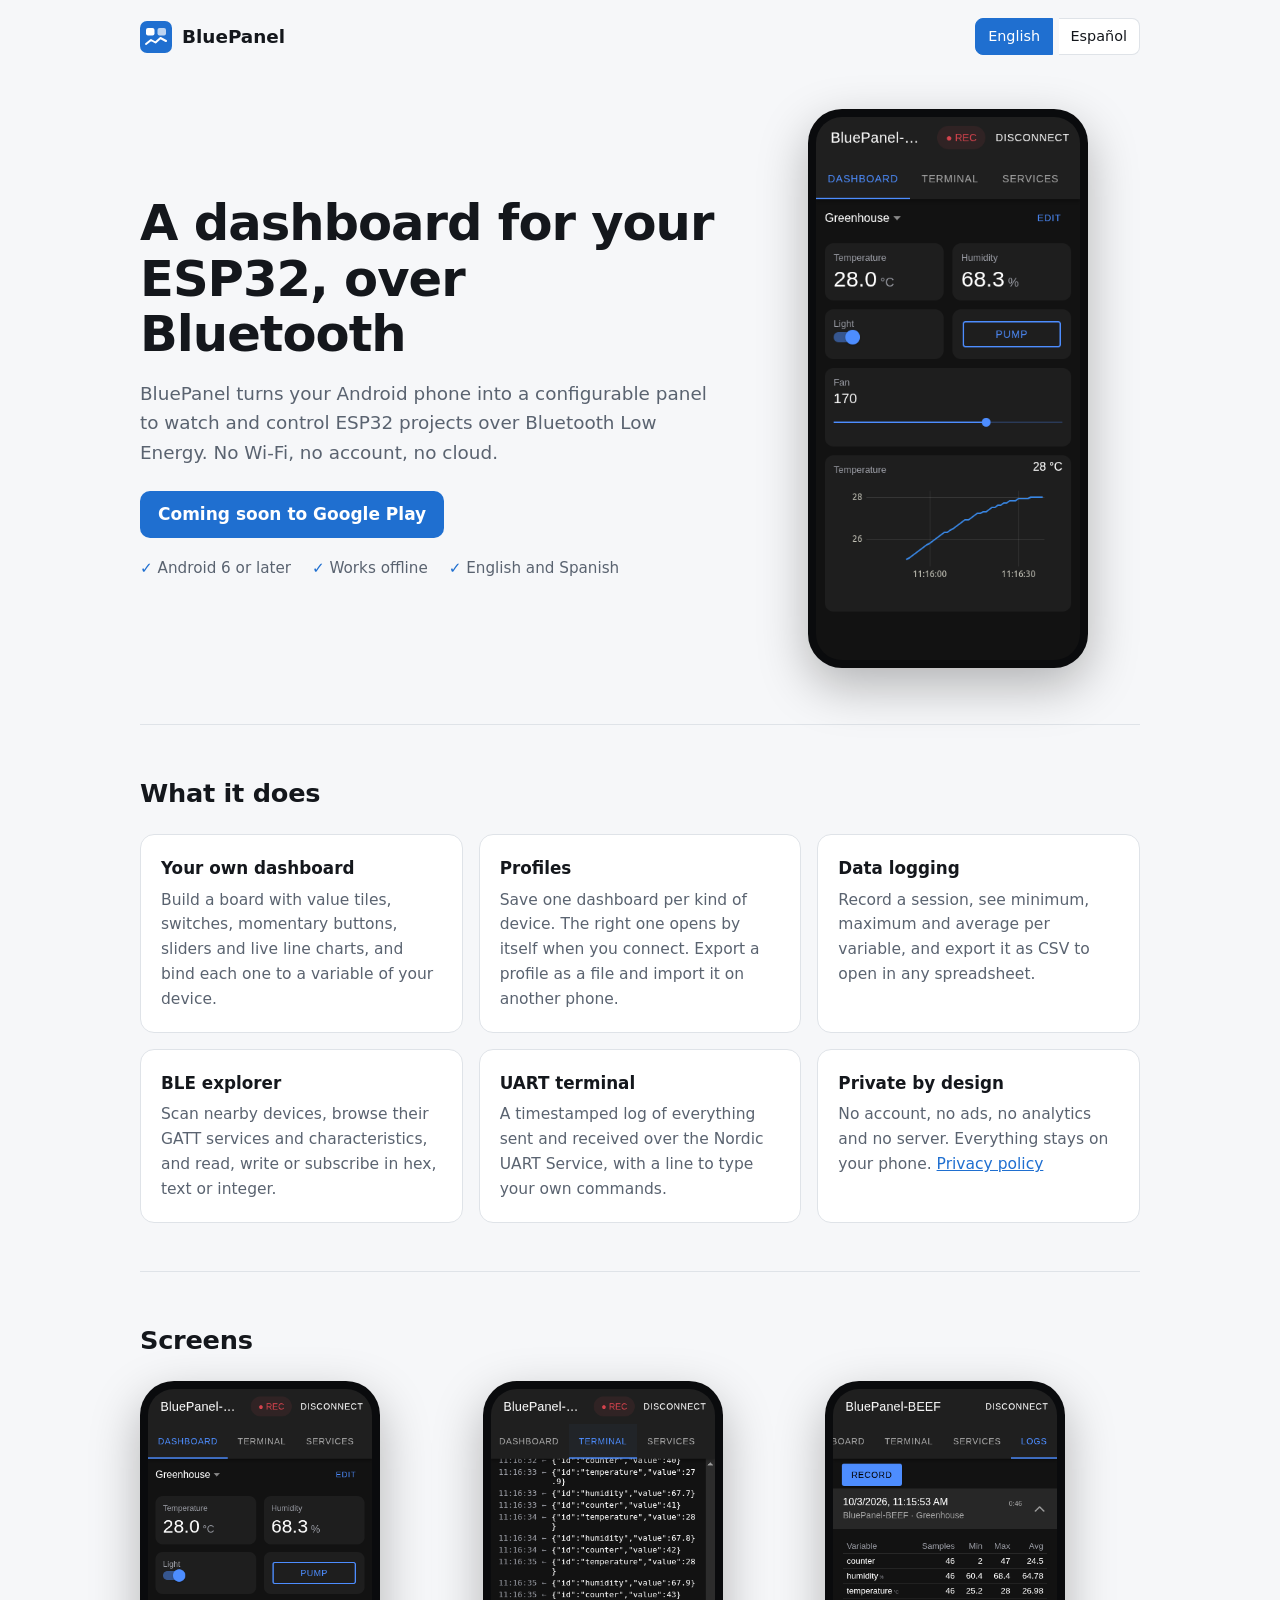
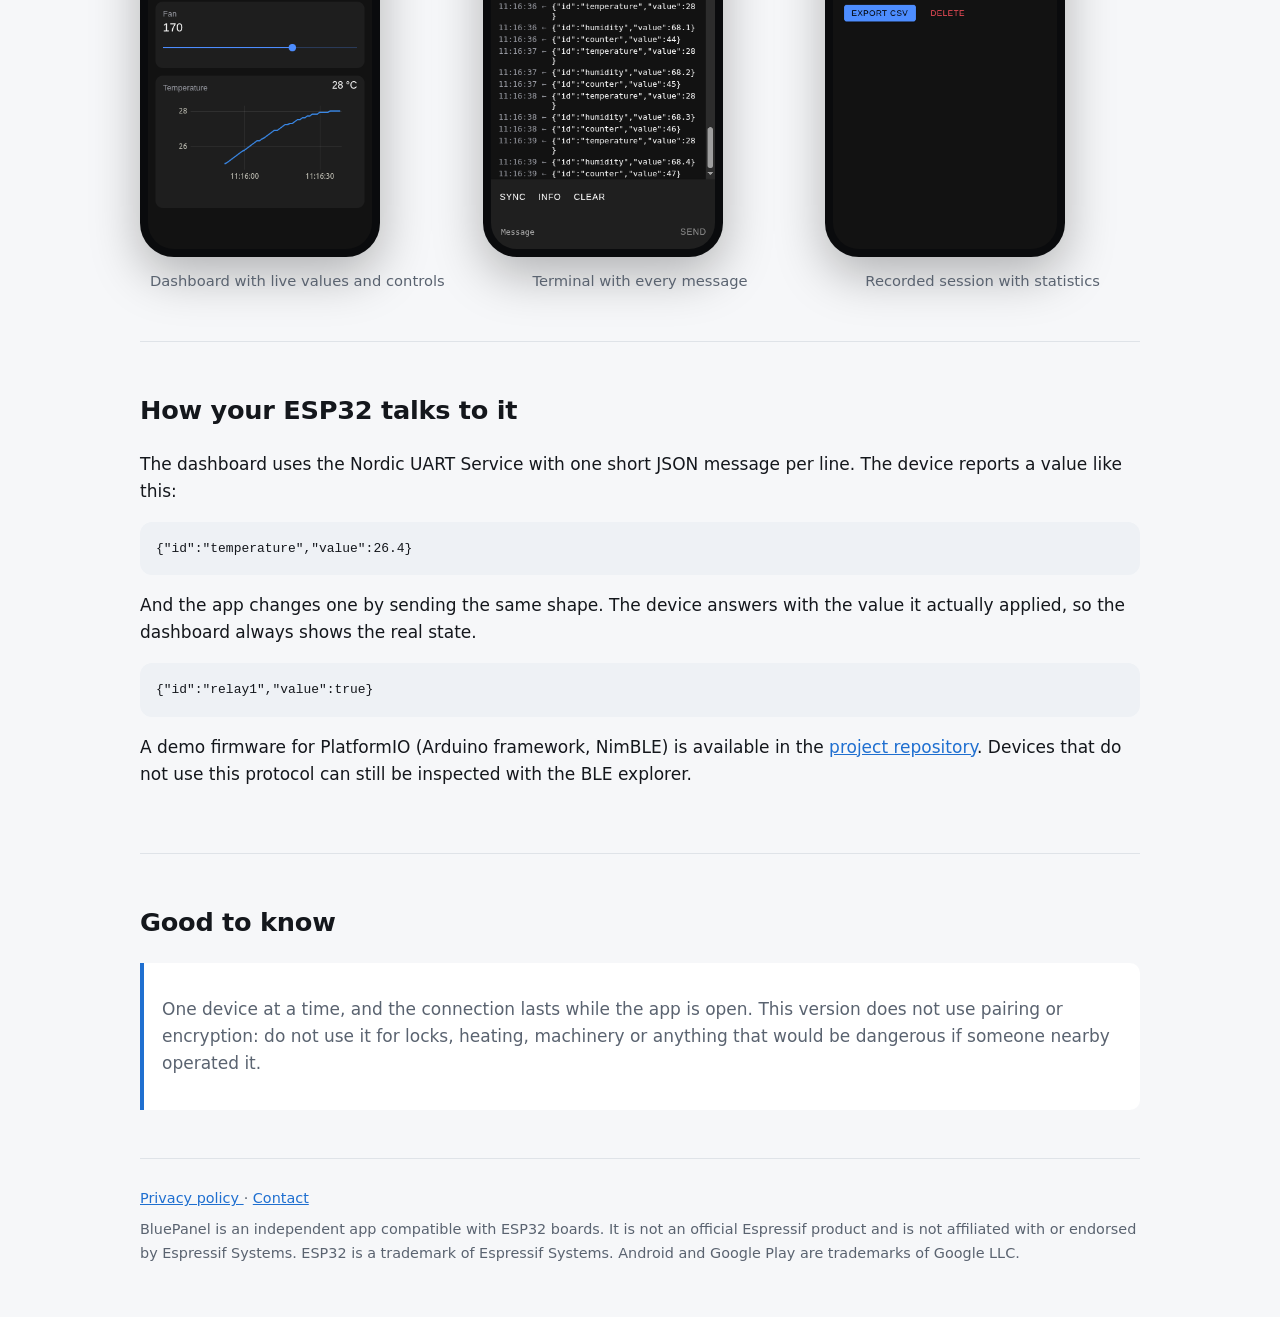
==== index.html @ f9b9a760 "inicial" ====
<!doctype html>
<html lang="en">
  <head>
    <meta charset="utf-8" />
    <meta name="viewport" content="width=device-width, initial-scale=1" />
    <title>BluePanel – BLE dashboard for ESP32</title>
    <meta name="title-en" content="BluePanel – BLE dashboard for ESP32" />
    <meta name="title-es" content="BluePanel – Panel BLE para ESP32" />
    <meta
      name="description"
      content="Turn your Android phone into a configurable dashboard for ESP32 projects over Bluetooth Low Energy. No Wi-Fi, no account, no cloud."
    />
    <meta name="color-scheme" content="light dark" />
    <link rel="icon" href="favicon.svg" type="image/svg+xml" />
    <link rel="stylesheet" href="styles.css" />
  </head>
  <body>
    <div class="wrap">
      <header class="top">
        <a class="brand" href="./"><img src="favicon.svg" alt="" />BluePanel</a>
        <div class="lang" role="group" aria-label="Language">
          <button type="button" value="en" aria-pressed="true">English</button>
          <button type="button" value="es" aria-pressed="false">Español</button>
        </div>
      </header>

      <main>
        <div class="hero">
          <div>
            <h1>
              <span data-lang="en">A dashboard for your ESP32, over Bluetooth</span>
              <span data-lang="es">Un tablero para tu ESP32, por Bluetooth</span>
            </h1>
            <p class="lead">
              <span data-lang="en">
                BluePanel turns your Android phone into a configurable panel to watch and control ESP32
                projects over Bluetooth Low Energy. No Wi-Fi, no account, no cloud.
              </span>
              <span data-lang="es">
                BluePanel convierte tu teléfono Android en un panel configurable para ver y controlar
                proyectos ESP32 por Bluetooth Low Energy. Sin Wi-Fi, sin cuenta, sin nube.
              </span>
            </p>
            <span class="badge">
              <span data-lang="en">Coming soon to Google Play</span>
              <span data-lang="es">Próximamente en Google Play</span>
            </span>
            <ul class="facts">
              <li>
                <span data-lang="en">Android 6 or later</span>
                <span data-lang="es">Android 6 o superior</span>
              </li>
              <li>
                <span data-lang="en">Works offline</span>
                <span data-lang="es">Funciona sin conexión</span>
              </li>
              <li>
                <span data-lang="en">English and Spanish</span>
                <span data-lang="es">Español e inglés</span>
              </li>
            </ul>
          </div>
          <div class="phone">
            <img
              src="img/dashboard.png"
              width="360"
              height="740"
              alt="BluePanel dashboard showing temperature, humidity, a switch, a button, a slider and a line chart"
            />
          </div>
        </div>

        <section>
          <h2>
            <span data-lang="en">What it does</span>
            <span data-lang="es">Qué hace</span>
          </h2>
          <div class="grid">
            <div class="card">
              <h3>
                <span data-lang="en">Your own dashboard</span>
                <span data-lang="es">Tu propio tablero</span>
              </h3>
              <p>
                <span data-lang="en">
                  Build a board with value tiles, switches, momentary buttons, sliders and live line
                  charts, and bind each one to a variable of your device.
                </span>
                <span data-lang="es">
                  Armá un tablero con valores, interruptores, botones momentáneos, deslizadores y
                  gráficos en vivo, y asociá cada uno a una variable de tu dispositivo.
                </span>
              </p>
            </div>
            <div class="card">
              <h3>
                <span data-lang="en">Profiles</span>
                <span data-lang="es">Perfiles</span>
              </h3>
              <p>
                <span data-lang="en">
                  Save one dashboard per kind of device. The right one opens by itself when you
                  connect. Export a profile as a file and import it on another phone.
                </span>
                <span data-lang="es">
                  Guardá un tablero por tipo de dispositivo. Al conectar se abre solo el que
                  corresponde. Exportá un perfil como archivo e importalo en otro teléfono.
                </span>
              </p>
            </div>
            <div class="card">
              <h3>
                <span data-lang="en">Data logging</span>
                <span data-lang="es">Registro de datos</span>
              </h3>
              <p>
                <span data-lang="en">
                  Record a session, see minimum, maximum and average per variable, and export it as
                  CSV to open in any spreadsheet.
                </span>
                <span data-lang="es">
                  Grabá una sesión, mirá mínimo, máximo y promedio por variable, y exportala como
                  CSV para abrirla en cualquier hoja de cálculo.
                </span>
              </p>
            </div>
            <div class="card">
              <h3>
                <span data-lang="en">BLE explorer</span>
                <span data-lang="es">Explorador BLE</span>
              </h3>
              <p>
                <span data-lang="en">
                  Scan nearby devices, browse their GATT services and characteristics, and read,
                  write or subscribe in hex, text or integer.
                </span>
                <span data-lang="es">
                  Buscá dispositivos cercanos, recorré sus servicios y características GATT, y leé,
                  escribí o suscribite en hexadecimal, texto o entero.
                </span>
              </p>
            </div>
            <div class="card">
              <h3>
                <span data-lang="en">UART terminal</span>
                <span data-lang="es">Terminal UART</span>
              </h3>
              <p>
                <span data-lang="en">
                  A timestamped log of everything sent and received over the Nordic UART Service,
                  with a line to type your own commands.
                </span>
                <span data-lang="es">
                  Un registro con hora de todo lo enviado y recibido por el Nordic UART Service, con
                  una línea para escribir tus propios comandos.
                </span>
              </p>
            </div>
            <div class="card">
              <h3>
                <span data-lang="en">Private by design</span>
                <span data-lang="es">Privada por diseño</span>
              </h3>
              <p>
                <span data-lang="en">
                  No account, no ads, no analytics and no server. Everything stays on your phone.
                </span>
                <span data-lang="es">
                  Sin cuenta, sin anuncios, sin analíticas y sin servidor. Todo queda en tu teléfono.
                </span>
                <a href="privacy.html">
                  <span data-lang="en">Privacy policy</span>
                  <span data-lang="es">Política de privacidad</span>
                </a>
              </p>
            </div>
          </div>
        </section>

        <section>
          <h2>
            <span data-lang="en">Screens</span>
            <span data-lang="es">Pantallas</span>
          </h2>
          <div class="shots">
            <figure>
              <div class="phone">
                <img src="img/dashboard.png" width="360" height="740" loading="lazy" alt="Dashboard with live values, controls and a chart" />
              </div>
              <figcaption>
                <span data-lang="en">Dashboard with live values and controls</span>
                <span data-lang="es">Tablero con valores en vivo y controles</span>
              </figcaption>
            </figure>
            <figure>
              <div class="phone">
                <img src="img/terminal.png" width="360" height="740" loading="lazy" alt="Terminal listing JSON messages received from the device" />
              </div>
              <figcaption>
                <span data-lang="en">Terminal with every message</span>
                <span data-lang="es">Terminal con cada mensaje</span>
              </figcaption>
            </figure>
            <figure>
              <div class="phone">
                <img src="img/logs.png" width="360" height="740" loading="lazy" alt="Recorded session with statistics per variable and a CSV export button" />
              </div>
              <figcaption>
                <span data-lang="en">Recorded session with statistics</span>
                <span data-lang="es">Sesión grabada con estadísticas</span>
              </figcaption>
            </figure>
          </div>
        </section>

        <section>
          <h2>
            <span data-lang="en">How your ESP32 talks to it</span>
            <span data-lang="es">Cómo le habla tu ESP32</span>
          </h2>
          <p>
            <span data-lang="en">
              The dashboard uses the Nordic UART Service with one short JSON message per line. The
              device reports a value like this:
            </span>
            <span data-lang="es">
              El tablero usa el Nordic UART Service con un mensaje JSON corto por línea. El
              dispositivo informa un valor así:
            </span>
          </p>
          <pre><code>{"id":"temperature","value":26.4}</code></pre>
          <p>
            <span data-lang="en">
              And the app changes one by sending the same shape. The device answers with the value
              it actually applied, so the dashboard always shows the real state.
            </span>
            <span data-lang="es">
              Y la app cambia uno enviando la misma forma. El dispositivo responde con el valor que
              realmente aplicó, así el tablero siempre muestra el estado real.
            </span>
          </p>
          <pre><code>{"id":"relay1","value":true}</code></pre>
          <p>
            <span data-lang="en">
              A demo firmware for PlatformIO (Arduino framework, NimBLE) is available in the
            </span>
            <span data-lang="es">
              Hay un firmware de demostración para PlatformIO (framework Arduino, NimBLE) en el
            </span>
            <a href="https://github.com/franbenaglia/universalESP32Ble">
              <span data-lang="en">project repository</span><span data-lang="es">repositorio del proyecto</span></a
            >.
            <span data-lang="en">
              Devices that do not use this protocol can still be inspected with the BLE explorer.
            </span>
            <span data-lang="es">
              Los dispositivos que no usan este protocolo igual se pueden inspeccionar con el
              explorador BLE.
            </span>
          </p>
        </section>

        <section>
          <h2>
            <span data-lang="en">Good to know</span>
            <span data-lang="es">Para tener en cuenta</span>
          </h2>
          <div class="note">
            <p data-lang="en">
              One device at a time, and the connection lasts while the app is open. This version
              does not use pairing or encryption: do not use it for locks, heating, machinery or
              anything that would be dangerous if someone nearby operated it.
            </p>
            <p data-lang="es">
              Un dispositivo por vez, y la conexión dura mientras la app está abierta. Esta versión
              no usa emparejamiento ni cifrado: no la uses para cerraduras, calefacción, maquinaria
              ni nada que sea peligroso si alguien cercano lo acciona.
            </p>
          </div>
        </section>
      </main>

      <footer>
        <p>
          <a href="privacy.html">
            <span data-lang="en">Privacy policy</span>
            <span data-lang="es">Política de privacidad</span>
          </a>
          ·
          <a href="https://github.com/franbenaglia/universalESP32BlePages/issues">
            <span data-lang="en">Contact</span>
            <span data-lang="es">Contacto</span>
          </a>
        </p>
        <p data-lang="en">
          BluePanel is an independent app compatible with ESP32 boards. It is not an official
          Espressif product and is not affiliated with or endorsed by Espressif Systems. ESP32 is a
          trademark of Espressif Systems. Android and Google Play are trademarks of Google LLC.
        </p>
        <p data-lang="es">
          BluePanel es una app independiente compatible con placas ESP32. No es un producto oficial
          de Espressif ni está afiliada o avalada por Espressif Systems. ESP32 es una marca de
          Espressif Systems. Android y Google Play son marcas de Google LLC.
        </p>
      </footer>
    </div>
    <script src="lang.js"></script>
  </body>
</html>
---- styles.css ----
:root {
  --bg: #f6f7f9;
  --surface: #ffffff;
  --text: #14171c;
  --muted: #5a6370;
  --line: #dfe3e8;
  --accent: #1f6fd0;
  --accent-text: #ffffff;
  --code-bg: #eef1f5;
}

@media (prefers-color-scheme: dark) {
  :root {
    --bg: #0f1114;
    --surface: #181b20;
    --text: #f1f3f5;
    --muted: #a3acb8;
    --line: #2a2f37;
    --accent: #4d94ee;
    --accent-text: #0b0d10;
    --code-bg: #1f232a;
  }
}

* {
  box-sizing: border-box;
}

html {
  -webkit-text-size-adjust: 100%;
}

body {
  margin: 0;
  background: var(--bg);
  color: var(--text);
  font: 17px/1.6 system-ui, -apple-system, 'Segoe UI', Roboto, 'Helvetica Neue', Arial, sans-serif;
}

/* One language at a time; the script sets <html lang>. English shows without JavaScript. */
html[lang='en'] [data-lang='es'],
html[lang='es'] [data-lang='en'] {
  display: none;
}

a {
  color: var(--accent);
}

.wrap {
  max-width: 1040px;
  margin: 0 auto;
  padding: 0 20px;
}

header.top {
  display: flex;
  align-items: center;
  justify-content: space-between;
  gap: 12px;
  padding: 18px 0;
}

.brand {
  display: flex;
  align-items: center;
  gap: 10px;
  font-weight: 700;
  font-size: 1.15rem;
  color: var(--text);
  text-decoration: none;
}

.brand img {
  width: 32px;
  height: 32px;
}

.lang button {
  padding: 6px 12px;
  border: 1px solid var(--line);
  background: var(--surface);
  color: var(--text);
  font: inherit;
  font-size: 0.9rem;
  cursor: pointer;
}

.lang button:first-child {
  border-radius: 8px 0 0 8px;
}

.lang button:last-child {
  border-left: 0;
  border-radius: 0 8px 8px 0;
}

.lang button[aria-pressed='true'] {
  background: var(--accent);
  border-color: var(--accent);
  color: var(--accent-text);
}

.hero {
  display: grid;
  grid-template-columns: minmax(0, 1.2fr) minmax(0, 0.8fr);
  align-items: center;
  gap: 40px;
  padding: 36px 0 56px;
}

h1 {
  margin: 0 0 16px;
  font-size: clamp(2rem, 5vw, 3.1rem);
  line-height: 1.12;
  letter-spacing: -0.02em;
}

h2 {
  margin: 0 0 20px;
  font-size: 1.6rem;
  letter-spacing: -0.01em;
}

h3 {
  margin: 0 0 6px;
  font-size: 1.05rem;
}

.lead {
  margin: 0 0 24px;
  font-size: 1.15rem;
  color: var(--muted);
}

.badge {
  display: inline-block;
  padding: 10px 18px;
  border-radius: 10px;
  background: var(--accent);
  color: var(--accent-text);
  font-weight: 600;
}

.facts {
  margin: 18px 0 0;
  padding: 0;
  list-style: none;
  color: var(--muted);
  font-size: 0.95rem;
}

.facts li {
  display: inline-block;
  margin-right: 16px;
}

.facts li::before {
  content: '✓ ';
  color: var(--accent);
}

.phone {
  justify-self: center;
  width: min(280px, 100%);
  padding: 8px;
  border-radius: 34px;
  background: #0a0b0d;
  box-shadow: 0 18px 50px rgba(0, 0, 0, 0.28);
}

.phone img {
  display: block;
  width: 100%;
  height: auto;
  border-radius: 26px;
}

section {
  padding: 48px 0;
  border-top: 1px solid var(--line);
}

.grid {
  display: grid;
  grid-template-columns: repeat(auto-fit, minmax(240px, 1fr));
  gap: 16px;
}

.card {
  padding: 20px;
  border: 1px solid var(--line);
  border-radius: 14px;
  background: var(--surface);
}

.card p {
  margin: 0;
  color: var(--muted);
  font-size: 0.97rem;
}

.shots {
  display: grid;
  grid-template-columns: repeat(auto-fit, minmax(200px, 1fr));
  gap: 28px;
  justify-items: center;
}

.shots figure {
  margin: 0;
  text-align: center;
}

.shots .phone {
  width: min(240px, 100%);
}

.shots figcaption {
  margin-top: 12px;
  color: var(--muted);
  font-size: 0.92rem;
}

pre {
  margin: 16px 0;
  padding: 16px;
  overflow-x: auto;
  border-radius: 12px;
  background: var(--code-bg);
  font: 0.88rem/1.5 ui-monospace, 'Roboto Mono', Menlo, Consolas, monospace;
}

code {
  font-family: ui-monospace, 'Roboto Mono', Menlo, Consolas, monospace;
  font-size: 0.92em;
}

.note {
  padding: 16px 18px;
  border-left: 4px solid var(--accent);
  border-radius: 0 10px 10px 0;
  background: var(--surface);
  color: var(--muted);
}

footer {
  padding: 28px 0 44px;
  border-top: 1px solid var(--line);
  color: var(--muted);
  font-size: 0.9rem;
}

footer p {
  margin: 0 0 8px;
}

/* Privacy policy */
.doc {
  max-width: 760px;
  padding-bottom: 40px;
  overflow-wrap: anywhere;
}

.doc h1 {
  font-size: 2rem;
}

.doc h2 {
  margin-top: 36px;
  font-size: 1.25rem;
}

.doc table {
  width: 100%;
  border-collapse: collapse;
  font-size: 0.95rem;
}

.doc table {
  min-width: 520px;
}

.doc th,
.doc td {
  padding: 10px 8px;
  border-bottom: 1px solid var(--line);
  text-align: left;
  vertical-align: top;
}

.table-scroll {
  overflow-x: auto;
}

@media (max-width: 760px) {
  .hero {
    grid-template-columns: 1fr;
    gap: 28px;
    padding-top: 12px;
  }
}
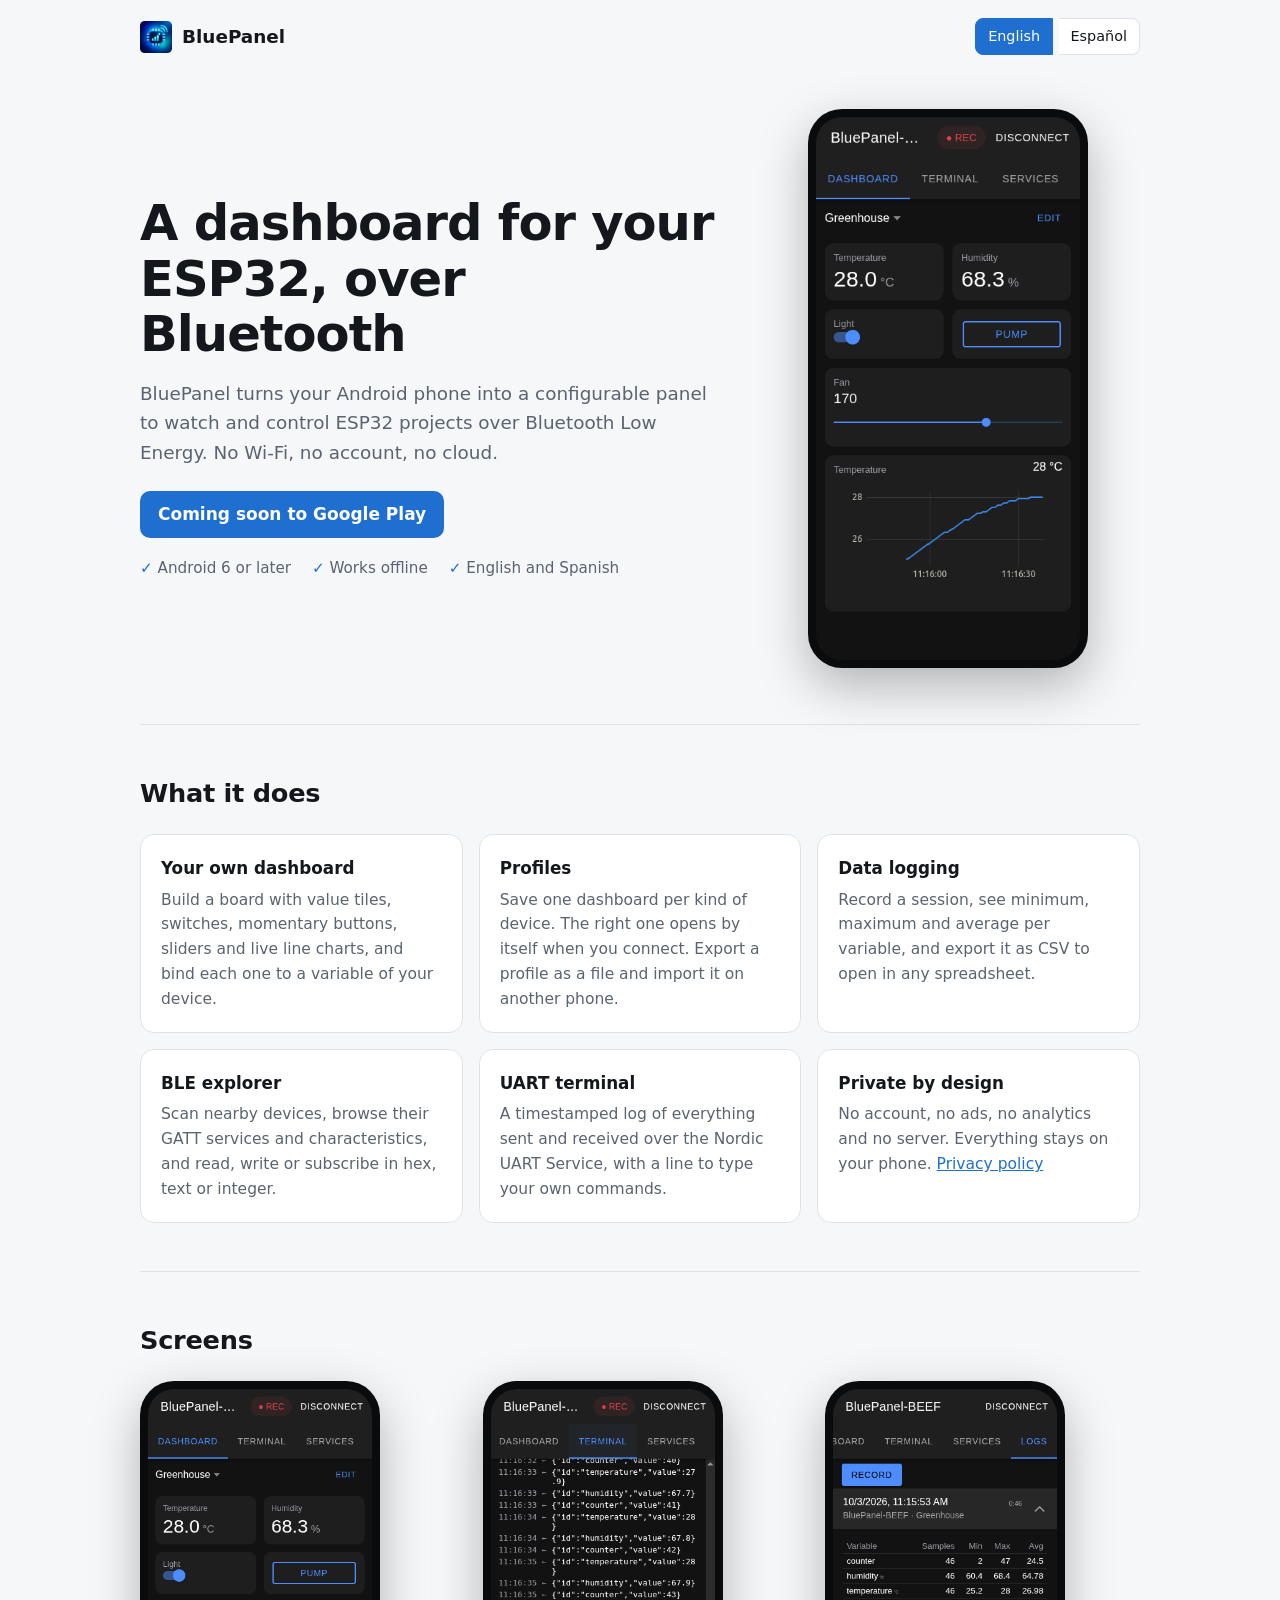
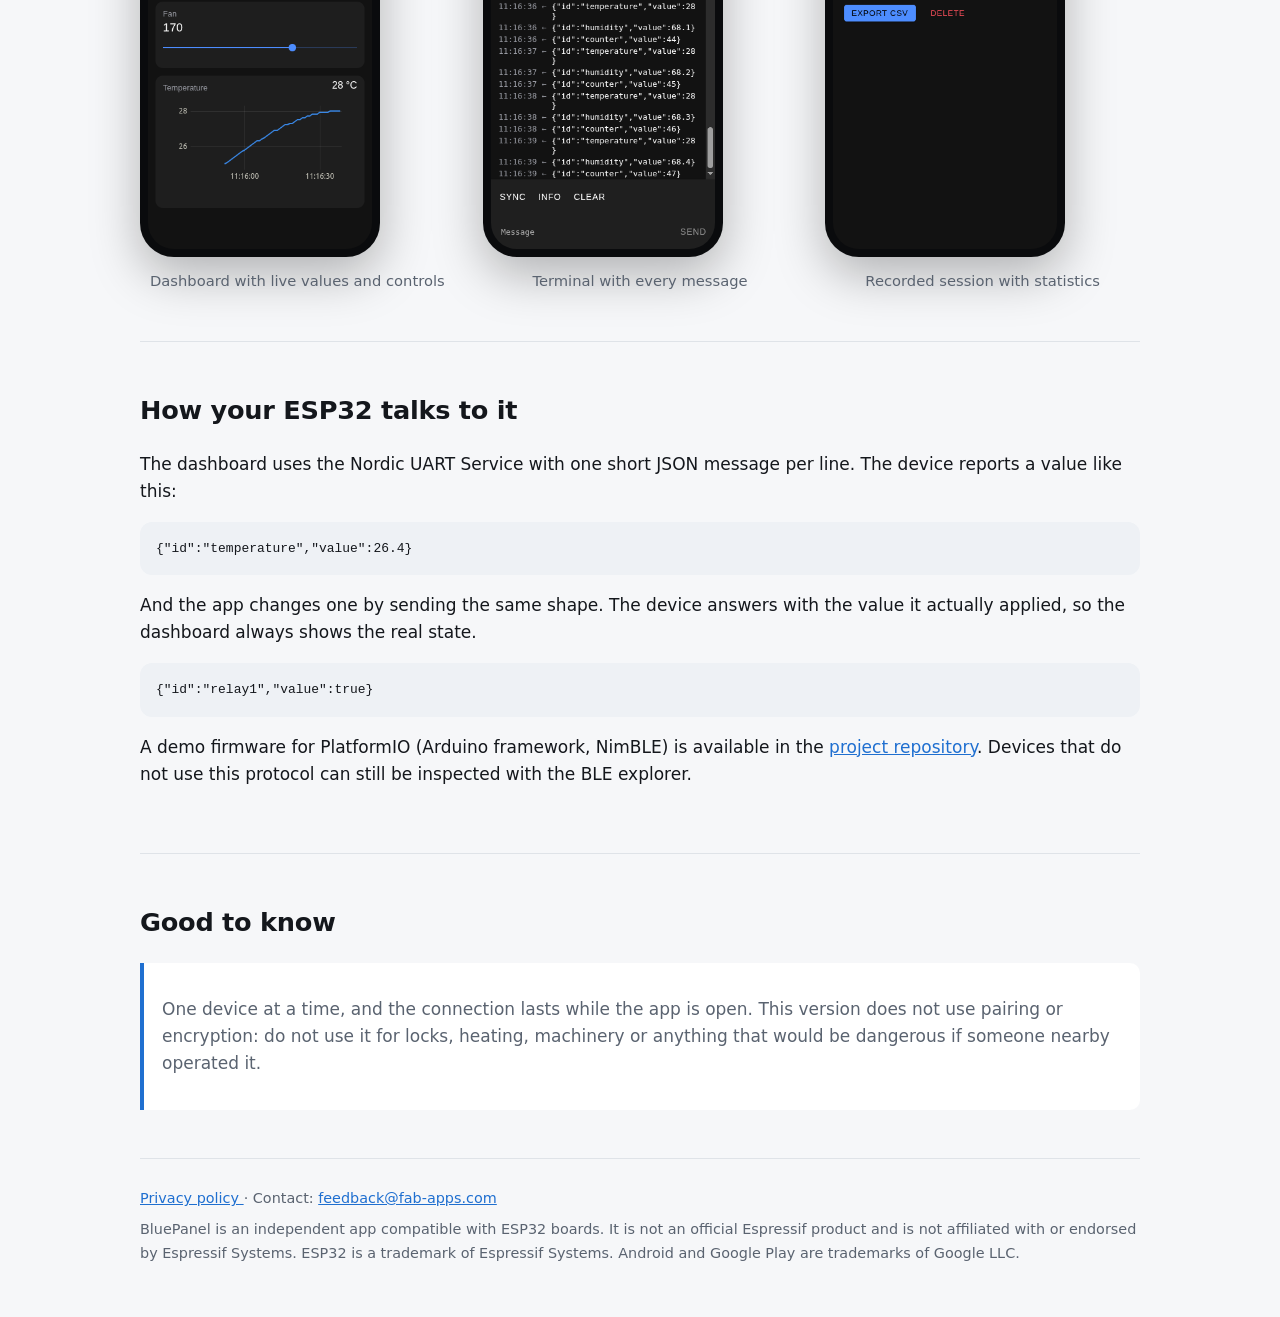
==== commit 0edab055: "email y icon" ====
--- a/index.html
+++ b/index.html
@@ -11,13 +11,13 @@
       content="Turn your Android phone into a configurable dashboard for ESP32 projects over Bluetooth Low Energy. No Wi-Fi, no account, no cloud."
     />
     <meta name="color-scheme" content="light dark" />
-    <link rel="icon" href="favicon.svg" type="image/svg+xml" />
+    <link rel="icon" href="icon.png" type="image/png" />
     <link rel="stylesheet" href="styles.css" />
   </head>
   <body>
     <div class="wrap">
       <header class="top">
-        <a class="brand" href="./"><img src="favicon.svg" alt="" />BluePanel</a>
+        <a class="brand" href="./"><img src="icon.png" alt="" />BluePanel</a>
         <div class="lang" role="group" aria-label="Language">
           <button type="button" value="en" aria-pressed="true">English</button>
           <button type="button" value="es" aria-pressed="false">Español</button>
@@ -287,10 +287,8 @@
             <span data-lang="es">Política de privacidad</span>
           </a>
           ·
-          <a href="https://github.com/franbenaglia/universalESP32BlePages/issues">
-            <span data-lang="en">Contact</span>
-            <span data-lang="es">Contacto</span>
-          </a>
+          <span data-lang="en">Contact:</span><span data-lang="es">Contacto:</span>
+          <a href="mailto:feedback@fab-apps.com">feedback@fab-apps.com</a>
         </p>
         <p data-lang="en">
           BluePanel is an independent app compatible with ESP32 boards. It is not an official
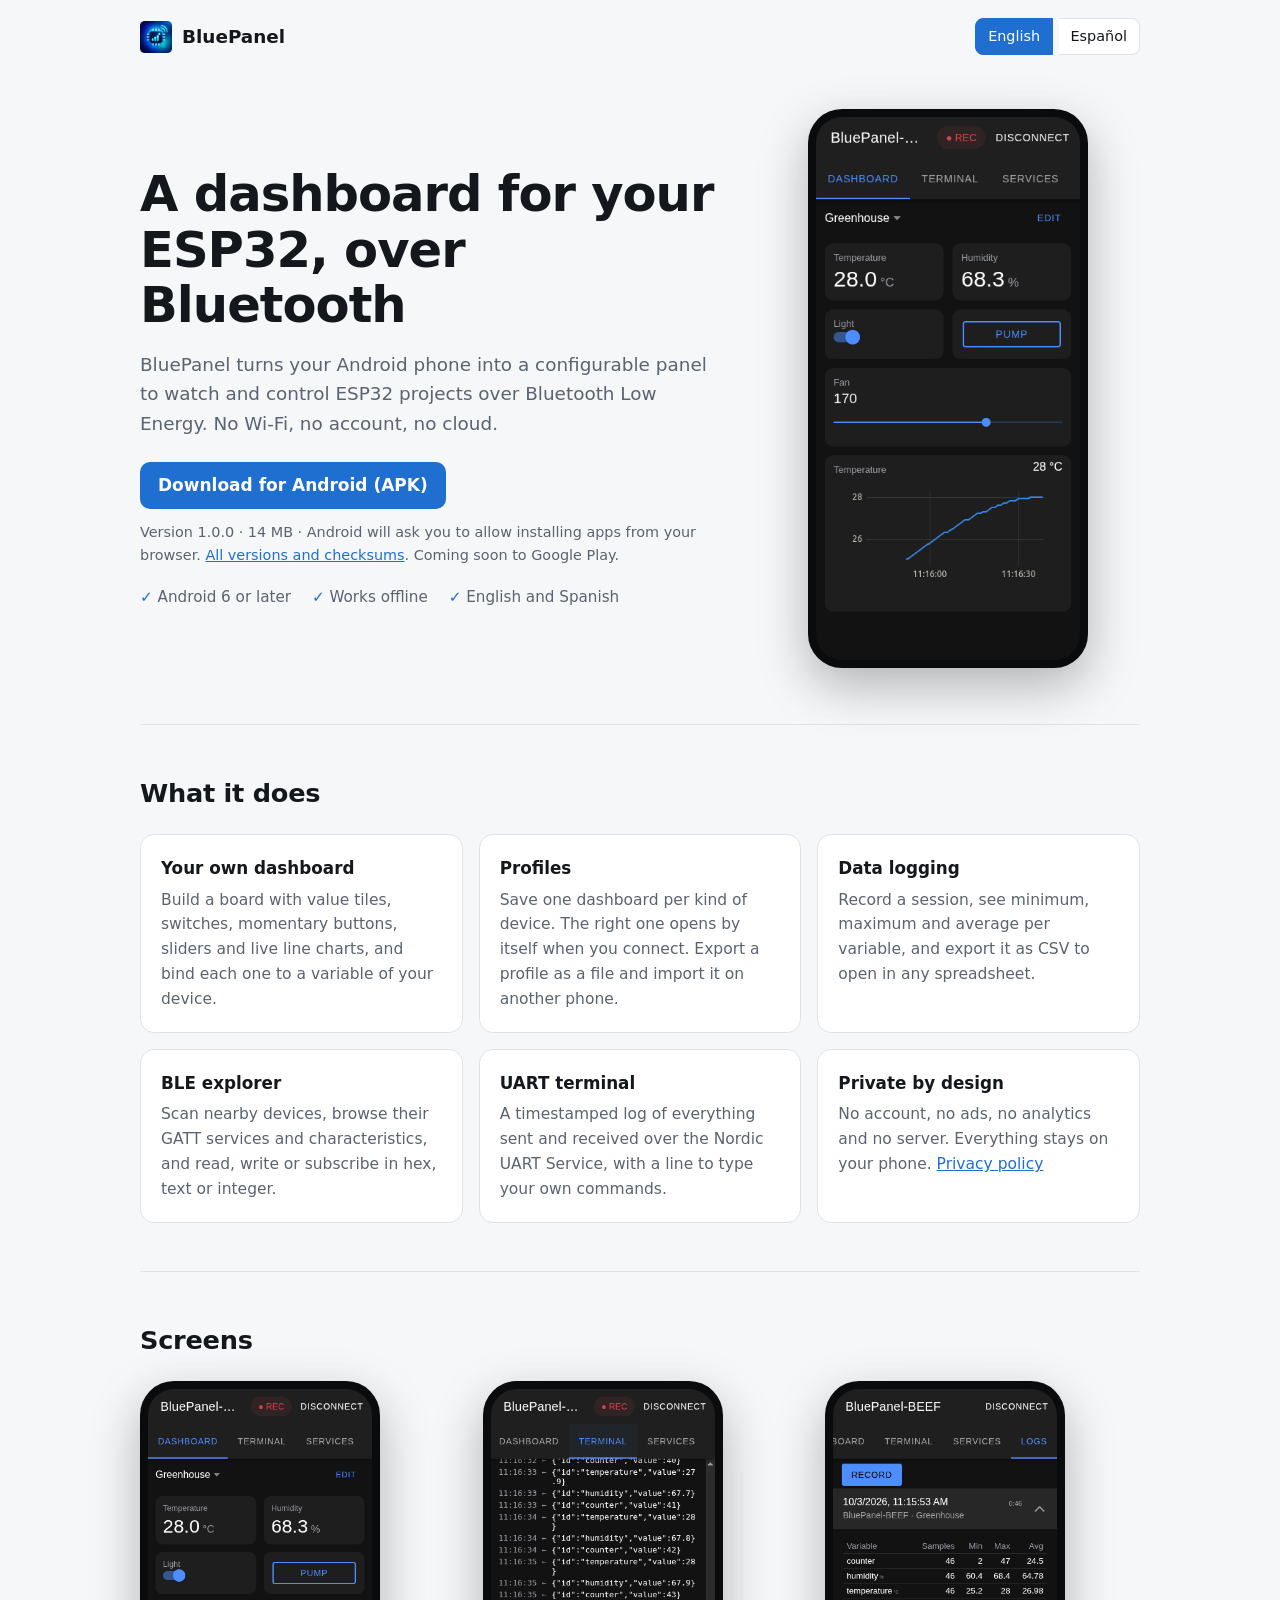
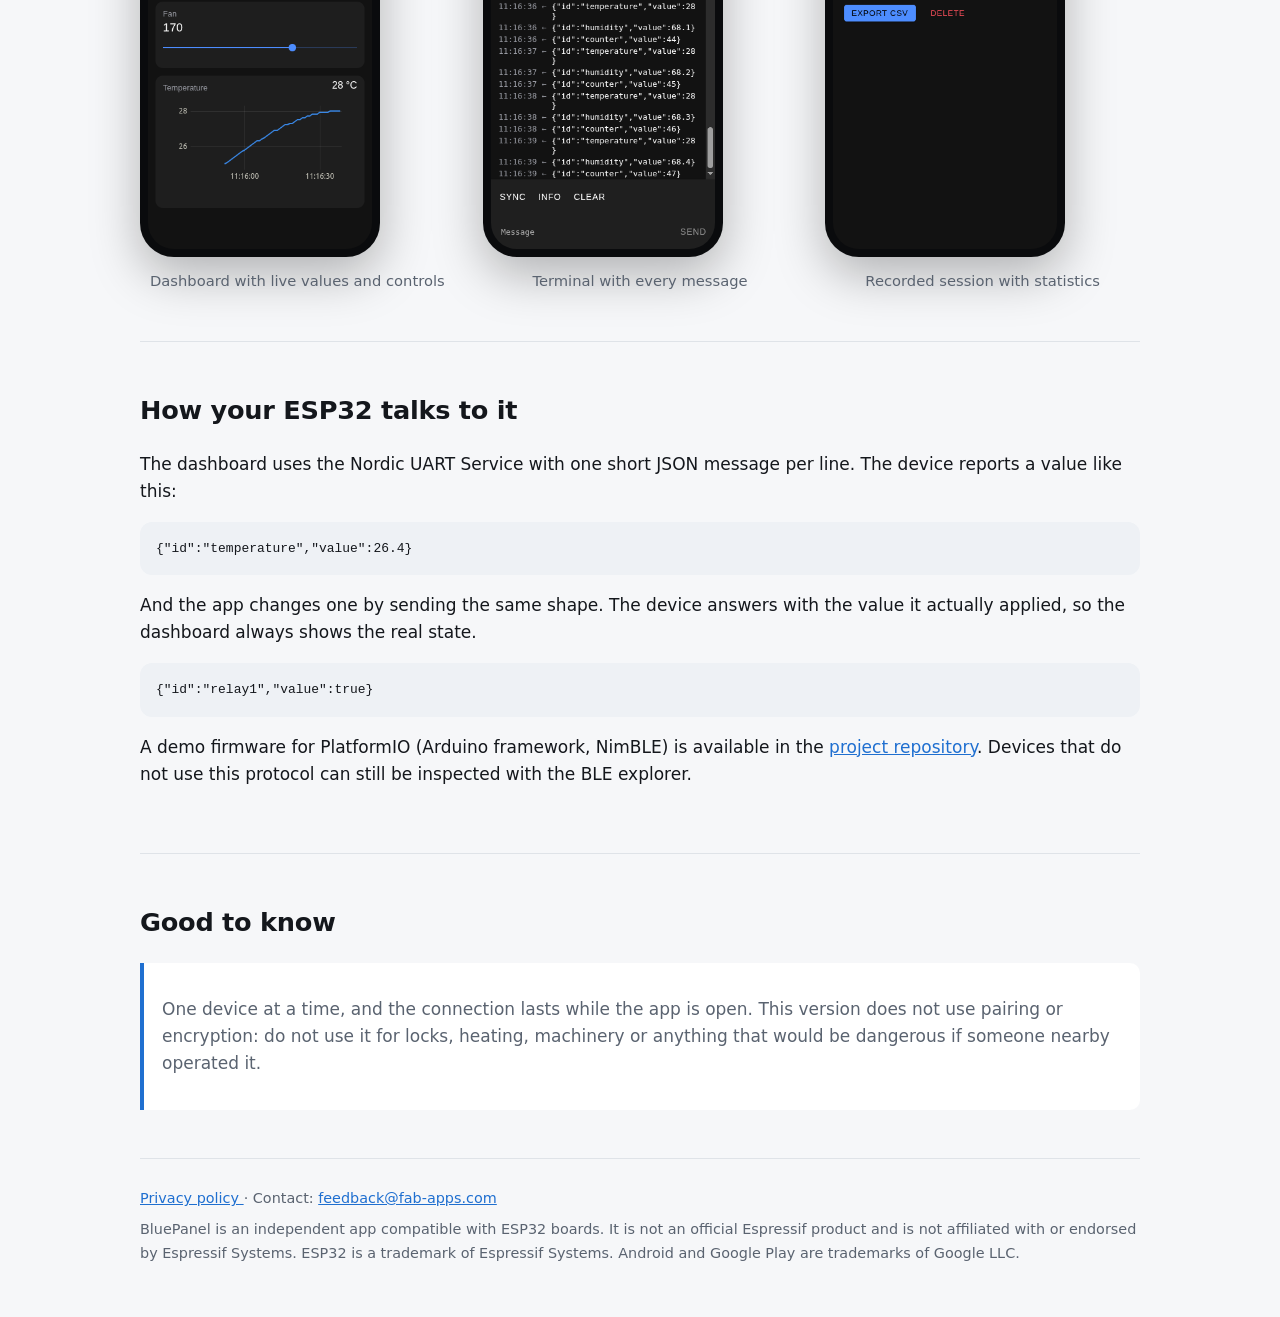
==== commit ad1965b4: "boton de descarga del APK (release 1.0.0) Co-Authored-By: Claude Opus 5.5 <noreply@anthropic.com>" ====
--- a/index.html
+++ b/index.html
@@ -41,10 +41,29 @@
                 proyectos ESP32 por Bluetooth Low Energy. Sin Wi-Fi, sin cuenta, sin nube.
               </span>
             </p>
-            <span class="badge">
-              <span data-lang="en">Coming soon to Google Play</span>
-              <span data-lang="es">Próximamente en Google Play</span>
-            </span>
+            <a
+              class="badge"
+              href="https://github.com/franbenaglia/universalESP32BlePages/releases/latest/download/BluePanel.apk"
+            >
+              <span data-lang="en">Download for Android (APK)</span>
+              <span data-lang="es">Descargar para Android (APK)</span>
+            </a>
+            <p class="download-note">
+              <span data-lang="en">
+                Version 1.0.0 · 14 MB · Android will ask you to allow installing apps from your
+                browser.
+              </span>
+              <span data-lang="es">
+                Versión 1.0.0 · 14 MB · Android te va a pedir permiso para instalar apps desde el
+                navegador.
+              </span>
+              <a href="https://github.com/franbenaglia/universalESP32BlePages/releases">
+                <span data-lang="en">All versions and checksums</span
+                ><span data-lang="es">Todas las versiones y sumas de verificación</span></a
+              >.
+              <span data-lang="en">Coming soon to Google Play.</span>
+              <span data-lang="es">Próximamente en Google Play.</span>
+            </p>
             <ul class="facts">
               <li>
                 <span data-lang="en">Android 6 or later</span>
--- a/styles.css
+++ b/styles.css
@@ -135,11 +135,18 @@
 
 .badge {
   display: inline-block;
+  text-decoration: none;
   padding: 10px 18px;
   border-radius: 10px;
   background: var(--accent);
   color: var(--accent-text);
   font-weight: 600;
+}
+
+.download-note {
+  margin: 12px 0 0;
+  color: var(--muted);
+  font-size: 0.9rem;
 }
 
 .facts {
